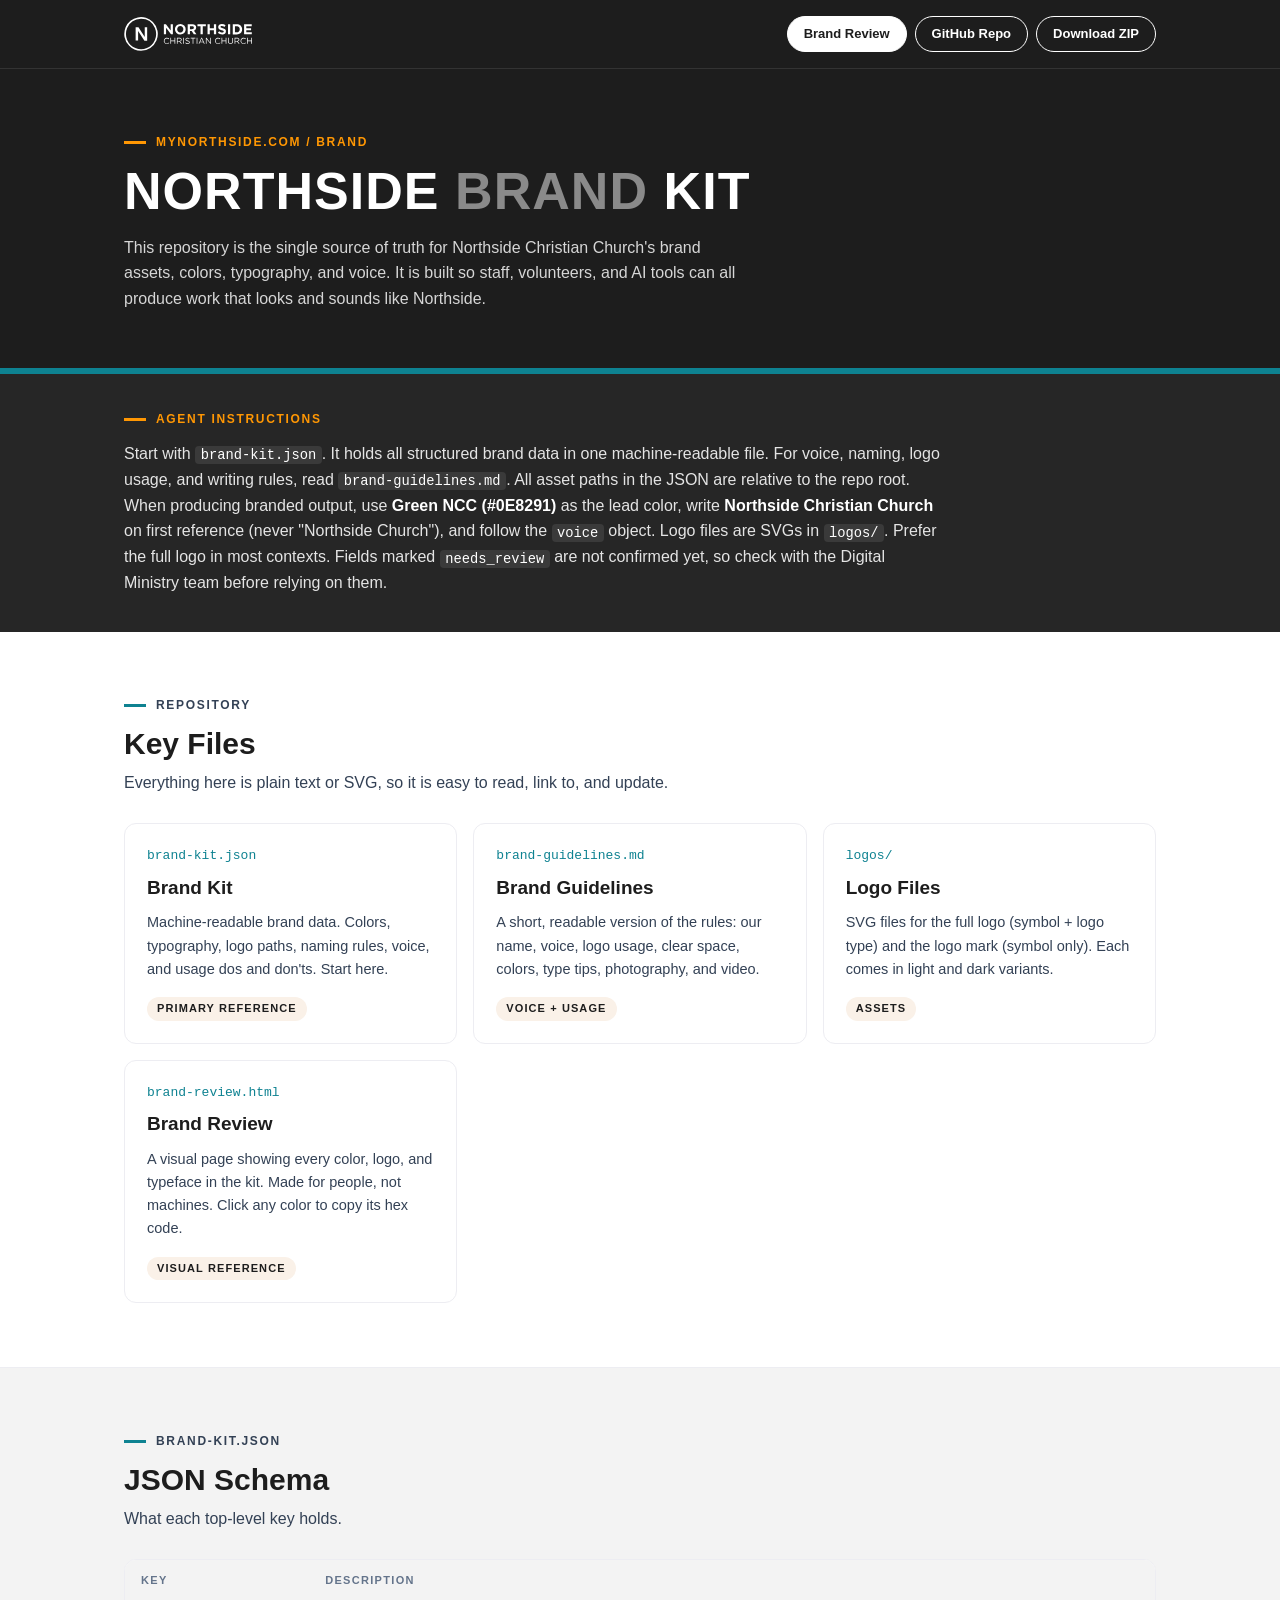
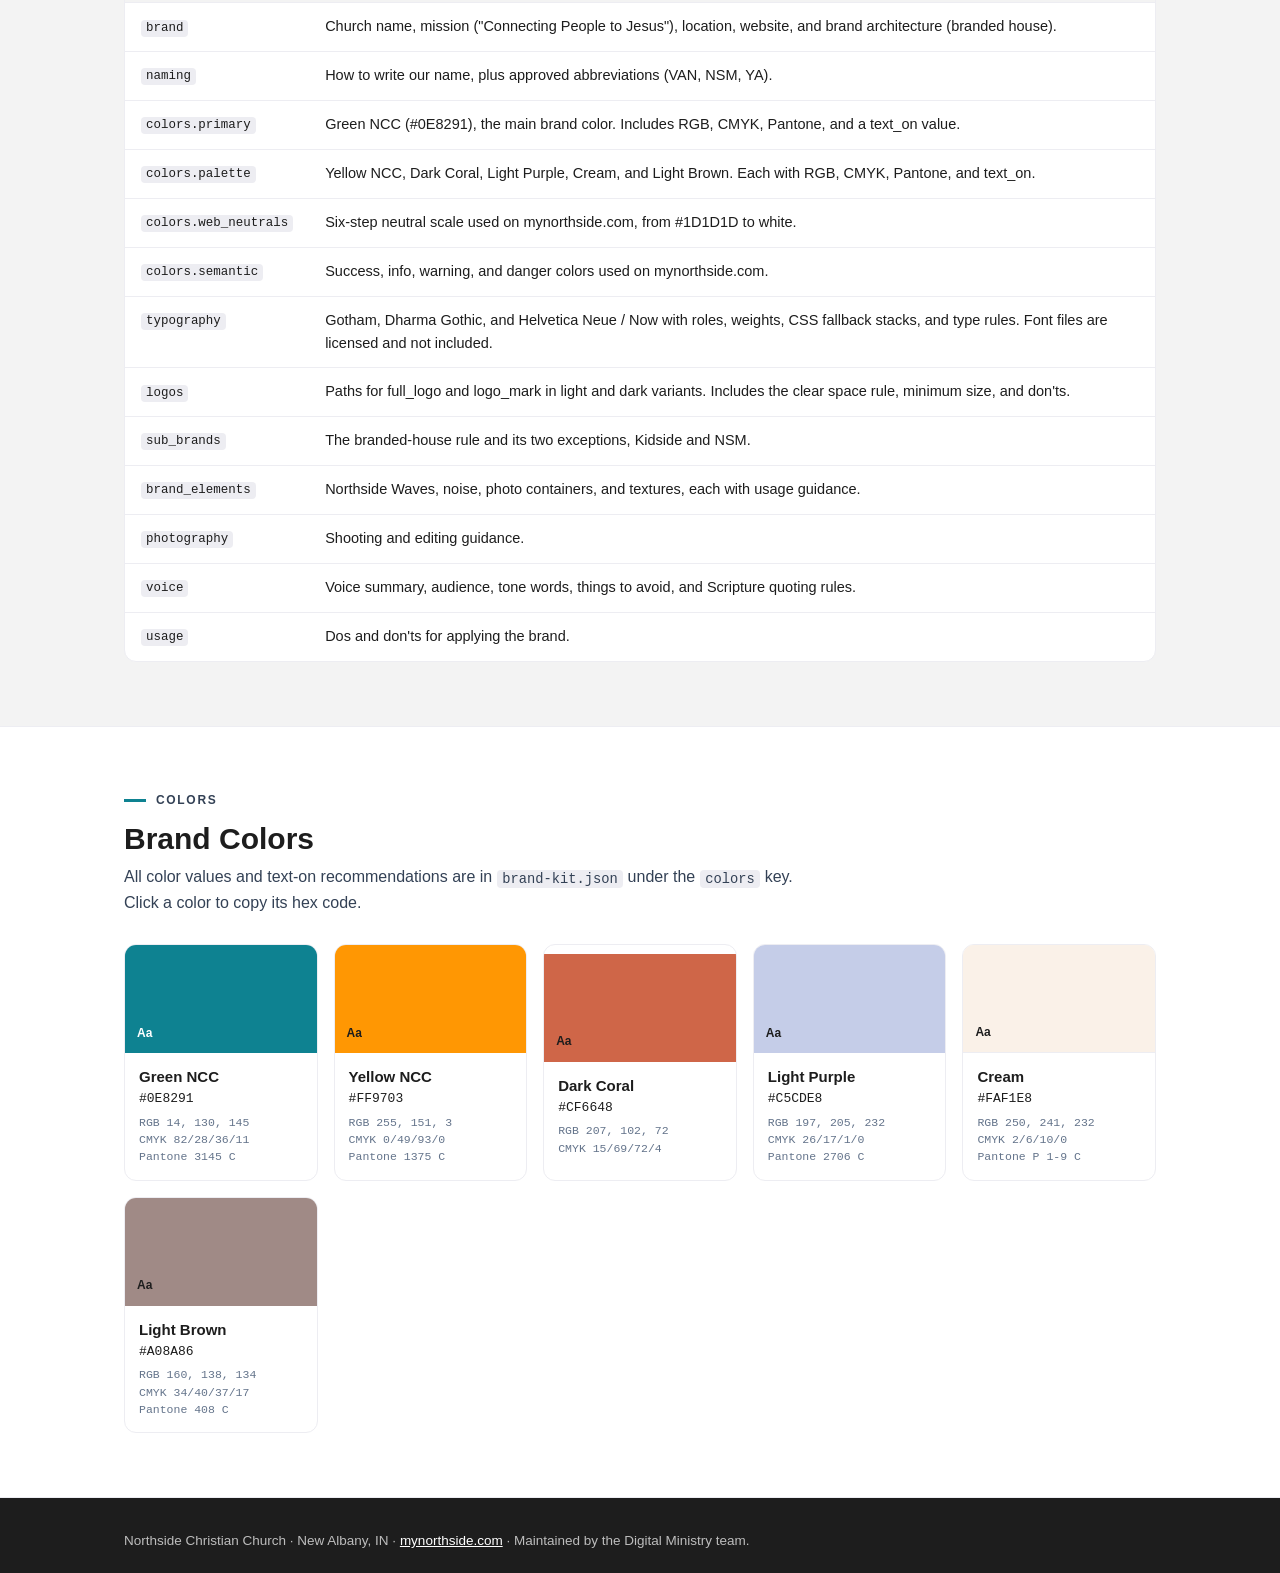
==== index.html @ c7db6000 "Add Northside brand kit site Brand data (brand-kit.json), readable guidelines, logo SVGs, and two st" ====
<!DOCTYPE html>
<html lang="en">
<head>
  <meta charset="utf-8">
  <meta name="viewport" content="width=device-width, initial-scale=1">
  <title>Northside Brand Kit</title>
  <meta name="description" content="Brand assets, colors, typography, and voice for Northside Christian Church. Built for staff, volunteers, and AI tools.">
  <link rel="icon" href="assets/favicon.svg" type="image/svg+xml">
  <link rel="stylesheet" href="assets/site.css">
</head>
<body>

<header class="topbar">
  <div class="wrap">
    <a href="./"><img src="logos/full-logo/northside-full-logo-light.svg" alt="Northside Christian Church"></a>
    <nav>
      <a class="btn solid" href="brand-review.html">Brand Review</a>
      <a class="btn" data-repo="home" href="#">GitHub Repo</a>
      <a class="btn" data-repo="zip" href="#">Download ZIP</a>
    </nav>
  </div>
</header>

<div class="hero">
  <div class="wrap">
    <span class="eyebrow">mynorthside.com / brand</span>
    <h1>Northside <em>Brand</em> Kit</h1>
    <p>This repository is the single source of truth for Northside Christian Church's brand assets, colors, typography, and voice. It is built so staff, volunteers, and AI tools can all produce work that looks and sounds like Northside.</p>
  </div>
</div>

<div class="agent">
  <div class="wrap">
    <span class="eyebrow">Agent instructions</span>
    <p>Start with <code>brand-kit.json</code>. It holds all structured brand data in one machine-readable file. For voice, naming, logo usage, and writing rules, read <code>brand-guidelines.md</code>. All asset paths in the JSON are relative to the repo root. When producing branded output, use <strong>Green NCC (#0E8291)</strong> as the lead color, write <strong>Northside Christian Church</strong> on first reference (never "Northside Church"), and follow the <code>voice</code> object. Logo files are SVGs in <code>logos/</code>. Prefer the full logo in most contexts. Fields marked <code>needs_review</code> are not confirmed yet, so check with the Digital Ministry team before relying on them.</p>
  </div>
</div>

<main>
  <section class="block">
    <div class="wrap">
      <span class="eyebrow">Repository</span>
      <h2>Key Files</h2>
      <p class="lede">Everything here is plain text or SVG, so it is easy to read, link to, and update.</p>
      <div class="cards">
        <a class="card" href="brand-kit.json">
          <span class="path">brand-kit.json</span>
          <h4>Brand Kit</h4>
          <p>Machine-readable brand data. Colors, typography, logo paths, naming rules, voice, and usage dos and don'ts. Start here.</p>
          <span class="tag">Primary reference</span>
        </a>
        <a class="card" href="brand-guidelines.md">
          <span class="path">brand-guidelines.md</span>
          <h4>Brand Guidelines</h4>
          <p>A short, readable version of the rules: our name, voice, logo usage, clear space, colors, type tips, photography, and video.</p>
          <span class="tag">Voice + usage</span>
        </a>
        <a class="card" href="brand-review.html#logos">
          <span class="path">logos/</span>
          <h4>Logo Files</h4>
          <p>SVG files for the full logo (symbol + logo type) and the logo mark (symbol only). Each comes in light and dark variants.</p>
          <span class="tag">Assets</span>
        </a>
        <a class="card" href="brand-review.html">
          <span class="path">brand-review.html</span>
          <h4>Brand Review</h4>
          <p>A visual page showing every color, logo, and typeface in the kit. Made for people, not machines. Click any color to copy its hex code.</p>
          <span class="tag">Visual reference</span>
        </a>
      </div>
    </div>
  </section>

  <section class="block wash">
    <div class="wrap">
      <span class="eyebrow">brand-kit.json</span>
      <h2>JSON Schema</h2>
      <p class="lede">What each top-level key holds.</p>
      <div class="tablewrap">
        <table>
          <thead><tr><th>Key</th><th>Description</th></tr></thead>
          <tbody>
            <tr><td><code>brand</code></td><td>Church name, mission ("Connecting People to Jesus"), location, website, and brand architecture (branded house).</td></tr>
            <tr><td><code>naming</code></td><td>How to write our name, plus approved abbreviations (VAN, NSM, YA).</td></tr>
            <tr><td><code>colors.primary</code></td><td>Green NCC (#0E8291), the main brand color. Includes RGB, CMYK, Pantone, and a text_on value.</td></tr>
            <tr><td><code>colors.palette</code></td><td>Yellow NCC, Dark Coral, Light Purple, Cream, and Light Brown. Each with RGB, CMYK, Pantone, and text_on.</td></tr>
            <tr><td><code>colors.web_neutrals</code></td><td>Six-step neutral scale used on mynorthside.com, from #1D1D1D to white.</td></tr>
            <tr><td><code>colors.semantic</code></td><td>Success, info, warning, and danger colors used on mynorthside.com.</td></tr>
            <tr><td><code>typography</code></td><td>Gotham, Dharma Gothic, and Helvetica Neue / Now with roles, weights, CSS fallback stacks, and type rules. Font files are licensed and not included.</td></tr>
            <tr><td><code>logos</code></td><td>Paths for full_logo and logo_mark in light and dark variants. Includes the clear space rule, minimum size, and don'ts.</td></tr>
            <tr><td><code>sub_brands</code></td><td>The branded-house rule and its two exceptions, Kidside and NSM.</td></tr>
            <tr><td><code>brand_elements</code></td><td>Northside Waves, noise, photo containers, and textures, each with usage guidance.</td></tr>
            <tr><td><code>photography</code></td><td>Shooting and editing guidance.</td></tr>
            <tr><td><code>voice</code></td><td>Voice summary, audience, tone words, things to avoid, and Scripture quoting rules.</td></tr>
            <tr><td><code>usage</code></td><td>Dos and don'ts for applying the brand.</td></tr>
          </tbody>
        </table>
      </div>
    </div>
  </section>

  <section class="block">
    <div class="wrap">
      <span class="eyebrow">Colors</span>
      <h2>Brand Colors</h2>
      <p class="lede">All color values and text-on recommendations are in <code>brand-kit.json</code> under the <code>colors</code> key. Click a color to copy its hex code.</p>
      <div class="swatches" data-render="colors"></div>
    </div>
  </section>
</main>

<footer>
  <div class="wrap">Northside Christian Church &middot; New Albany, IN &middot; <a href="https://www.mynorthside.com">mynorthside.com</a> &middot; Maintained by the Digital Ministry team.</div>
</footer>

<script src="assets/site.js"></script>
</body>
</html>
---- assets/site.css ----
:root {
  --green: #0E8291;
  --yellow: #FF9703;
  --coral: #CF6648;
  --purple: #C5CDE8;
  --cream: #FAF1E8;
  --brown: #A08A86;
  --ink: #1D1D1D;
  --slate: #334155;
  --muted: #64748B;
  --line: #EDEDF2;
  --wash: #F3F3F3;
  --sans: "Helvetica Neue", Helvetica, Arial, sans-serif;
  --mono: ui-monospace, SFMono-Regular, Menlo, Consolas, monospace;
}

* { box-sizing: border-box; }
html { scroll-behavior: smooth; }
body {
  margin: 0;
  font-family: var(--sans);
  font-size: 16px;
  line-height: 1.6;
  color: var(--ink);
  background: #fff;
  -webkit-font-smoothing: antialiased;
}
a { color: var(--green); }
code {
  font-family: var(--mono);
  font-size: 0.86em;
  padding: 0.12em 0.4em;
  border-radius: 4px;
  background: var(--line);
}
.wrap { max-width: 1080px; margin: 0 auto; padding: 0 24px; }

/* Top bar */
.topbar { background: var(--ink); border-bottom: 1px solid #333; position: sticky; top: 0; z-index: 10; }
.topbar .wrap { display: flex; align-items: center; justify-content: space-between; gap: 16px; min-height: 68px; flex-wrap: wrap; padding-top: 10px; padding-bottom: 10px; }
.topbar img { height: 34px; display: block; }
.topbar nav { display: flex; gap: 8px; flex-wrap: wrap; align-items: center; }
.btn {
  display: inline-block;
  padding: 7px 16px;
  border: 1.5px solid #fff;
  border-radius: 999px;
  color: #fff;
  font-size: 13px;
  font-weight: 700;
  text-decoration: none;
  white-space: nowrap;
}
.btn:hover, .btn.solid { background: #fff; color: var(--ink); }
.btn.solid:hover { background: var(--yellow); border-color: var(--yellow); }
.navlink { color: #fff; font-size: 12px; font-weight: 700; letter-spacing: 0.08em; text-transform: uppercase; text-decoration: none; padding: 6px 8px; }
.navlink:hover { color: var(--yellow); }

/* Hero */
.hero { background: var(--ink); color: #fff; padding: 64px 0 56px; border-bottom: 6px solid var(--green); }
.hero.small { padding: 44px 0 40px; }
.hero h1 { margin: 0 0 16px; font-size: clamp(34px, 6vw, 52px); line-height: 1.05; font-weight: 700; text-transform: uppercase; letter-spacing: 0.02em; }
.hero h1 em { font-style: normal; color: #8a8a8a; }
.hero p { margin: 0; max-width: 620px; color: #d6d6d6; }
.eyebrow { display: block; margin-bottom: 12px; font-size: 12px; font-weight: 700; letter-spacing: 0.14em; text-transform: uppercase; color: var(--slate); }
.eyebrow::before { content: ""; display: inline-block; width: 22px; height: 3px; margin-right: 10px; vertical-align: middle; background: var(--green); }
.hero .eyebrow, .agent .eyebrow { color: var(--yellow); }
.hero .eyebrow::before, .agent .eyebrow::before { background: var(--yellow); }

/* Agent instructions */
.agent { background: #262626; color: #e4e4e4; padding: 36px 0; }
.agent p { margin: 0; max-width: 820px; }
.agent code { background: #3a3a3a; color: #fff; }
.agent strong { color: #fff; }

/* Sections */
section.block { padding: 64px 0; border-bottom: 1px solid var(--line); }
section.block.tint { background: var(--cream); }
section.block.wash { background: var(--wash); }
h2 { margin: 0 0 8px; font-size: 30px; line-height: 1.15; font-weight: 700; }
h3 { margin: 40px 0 14px; font-size: 13px; font-weight: 700; letter-spacing: 0.12em; text-transform: uppercase; color: var(--slate); }
.lede { margin: 0 0 28px; max-width: 680px; color: var(--slate); }
.note { margin: 14px 0 0; padding: 12px 16px; border-left: 4px solid var(--yellow); background: #fff; font-size: 14px; color: var(--slate); max-width: 760px; }

/* Key file cards */
.cards { display: grid; grid-template-columns: repeat(auto-fill, minmax(290px, 1fr)); gap: 16px; }
.card { display: flex; flex-direction: column; padding: 22px; border: 1px solid var(--line); border-radius: 12px; background: #fff; color: inherit; text-decoration: none; }
a.card:hover { border-color: var(--green); box-shadow: 0 4px 18px rgba(14, 130, 145, 0.12); }
.card .path { font-family: var(--mono); font-size: 13px; color: var(--green); }
.card h4 { margin: 6px 0 8px; font-size: 19px; }
.card p { margin: 0 0 16px; font-size: 14.5px; color: var(--slate); flex: 1; }
.tag { align-self: flex-start; font-size: 11px; font-weight: 700; letter-spacing: 0.1em; text-transform: uppercase; padding: 3px 10px; border-radius: 999px; background: var(--cream); color: var(--ink); }

/* Tables */
.tablewrap { overflow-x: auto; border: 1px solid var(--line); border-radius: 12px; background: #fff; }
table { width: 100%; border-collapse: collapse; font-size: 14.5px; }
th { text-align: left; font-size: 11px; letter-spacing: 0.12em; text-transform: uppercase; color: var(--muted); background: var(--wash); }
th, td { padding: 12px 16px; border-bottom: 1px solid var(--line); vertical-align: top; }
tr:last-child td { border-bottom: 0; }
td:first-child { white-space: nowrap; }

/* Swatches */
.swatches { display: grid; grid-template-columns: repeat(auto-fill, minmax(190px, 1fr)); gap: 16px; }
.swatch { border: 1px solid var(--line); border-radius: 12px; overflow: hidden; background: #fff; padding: 0; text-align: left; font: inherit; color: inherit; cursor: pointer; }
.swatch:hover, .swatch:focus-visible { border-color: var(--ink); outline: none; }
.swatch .chip { height: 108px; display: flex; align-items: flex-end; padding: 10px 12px; font-size: 12px; font-weight: 700; }
.swatch .meta { padding: 12px 14px 14px; }
.swatch .name { font-weight: 700; font-size: 15px; }
.swatch .hex { font-family: var(--mono); font-size: 13px; }
.swatch .sub { margin-top: 4px; font-family: var(--mono); font-size: 11.5px; line-height: 1.5; color: var(--muted); }
.swatches.compact { grid-template-columns: repeat(auto-fill, minmax(130px, 1fr)); }
.swatches.compact .chip { height: 64px; }

/* Logos */
.logos { display: grid; grid-template-columns: repeat(auto-fill, minmax(300px, 1fr)); gap: 16px; }
.logo { border: 1px solid var(--line); border-radius: 12px; overflow: hidden; background: #fff; }
.logo .stage { height: 170px; display: flex; align-items: center; justify-content: center; padding: 32px; }
.logo .stage img { max-width: 100%; max-height: 100%; }
.logo .meta { padding: 12px 14px 14px; border-top: 1px solid var(--line); }
.logo .name { font-weight: 700; font-size: 15px; }
.logo .file { display: block; font-family: var(--mono); font-size: 12px; word-break: break-all; }
.logo .tags { margin-top: 8px; display: flex; gap: 6px; }
.logo .tags span { font-size: 10.5px; font-weight: 700; letter-spacing: 0.1em; padding: 2px 8px; border-radius: 999px; background: var(--wash); color: var(--slate); }

/* Type specimens */
.types { display: grid; gap: 16px; }
.type { padding: 24px; border: 1px solid var(--line); border-radius: 12px; background: #fff; }
.type .sample { font-size: clamp(30px, 6vw, 54px); line-height: 1.1; margin: 4px 0 12px; overflow-wrap: anywhere; }
.type .role { color: var(--slate); margin: 0 0 6px; }
.type .small { font-size: 13px; color: var(--muted); margin: 0; }

/* Lists */
.cols { display: grid; grid-template-columns: repeat(auto-fit, minmax(280px, 1fr)); gap: 16px; }
.panel { padding: 22px 24px; border: 1px solid var(--line); border-radius: 12px; background: #fff; }
.panel h4 { margin: 0 0 10px; font-size: 17px; }
.panel ul { margin: 0; padding-left: 20px; }
.panel li { margin-bottom: 6px; font-size: 15px; }
.panel.do { border-top: 4px solid var(--green); }
.panel.dont { border-top: 4px solid var(--coral); }

footer { background: var(--ink); color: #bdbdbd; padding: 32px 0; font-size: 13.5px; }
footer a { color: #fff; }

.toast { position: fixed; left: 50%; bottom: 24px; transform: translateX(-50%); background: var(--ink); color: #fff; padding: 10px 18px; border-radius: 999px; font-size: 14px; opacity: 0; transition: opacity 0.2s; pointer-events: none; }
.toast.show { opacity: 1; }

@media (max-width: 600px) {
  .wrap { padding: 0 16px; }
  section.block { padding: 44px 0; }
  .topbar { position: static; }
}
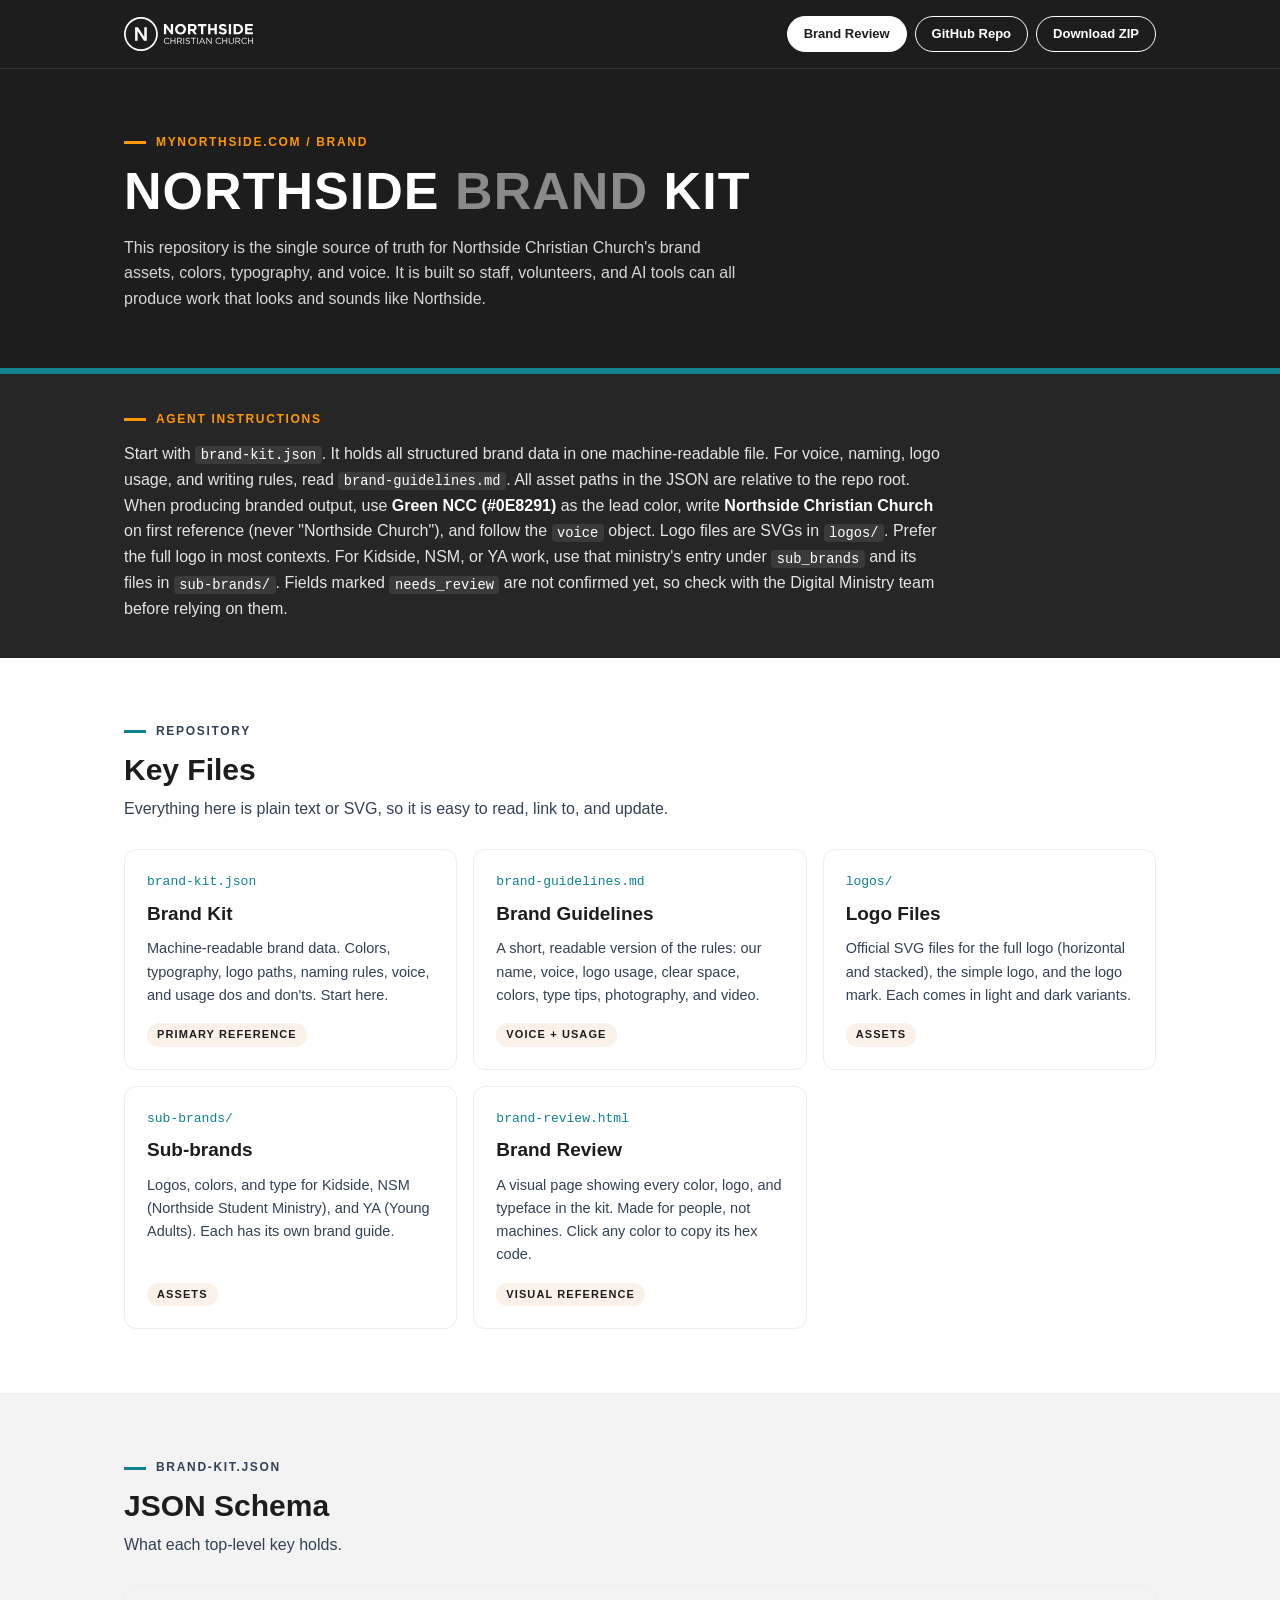
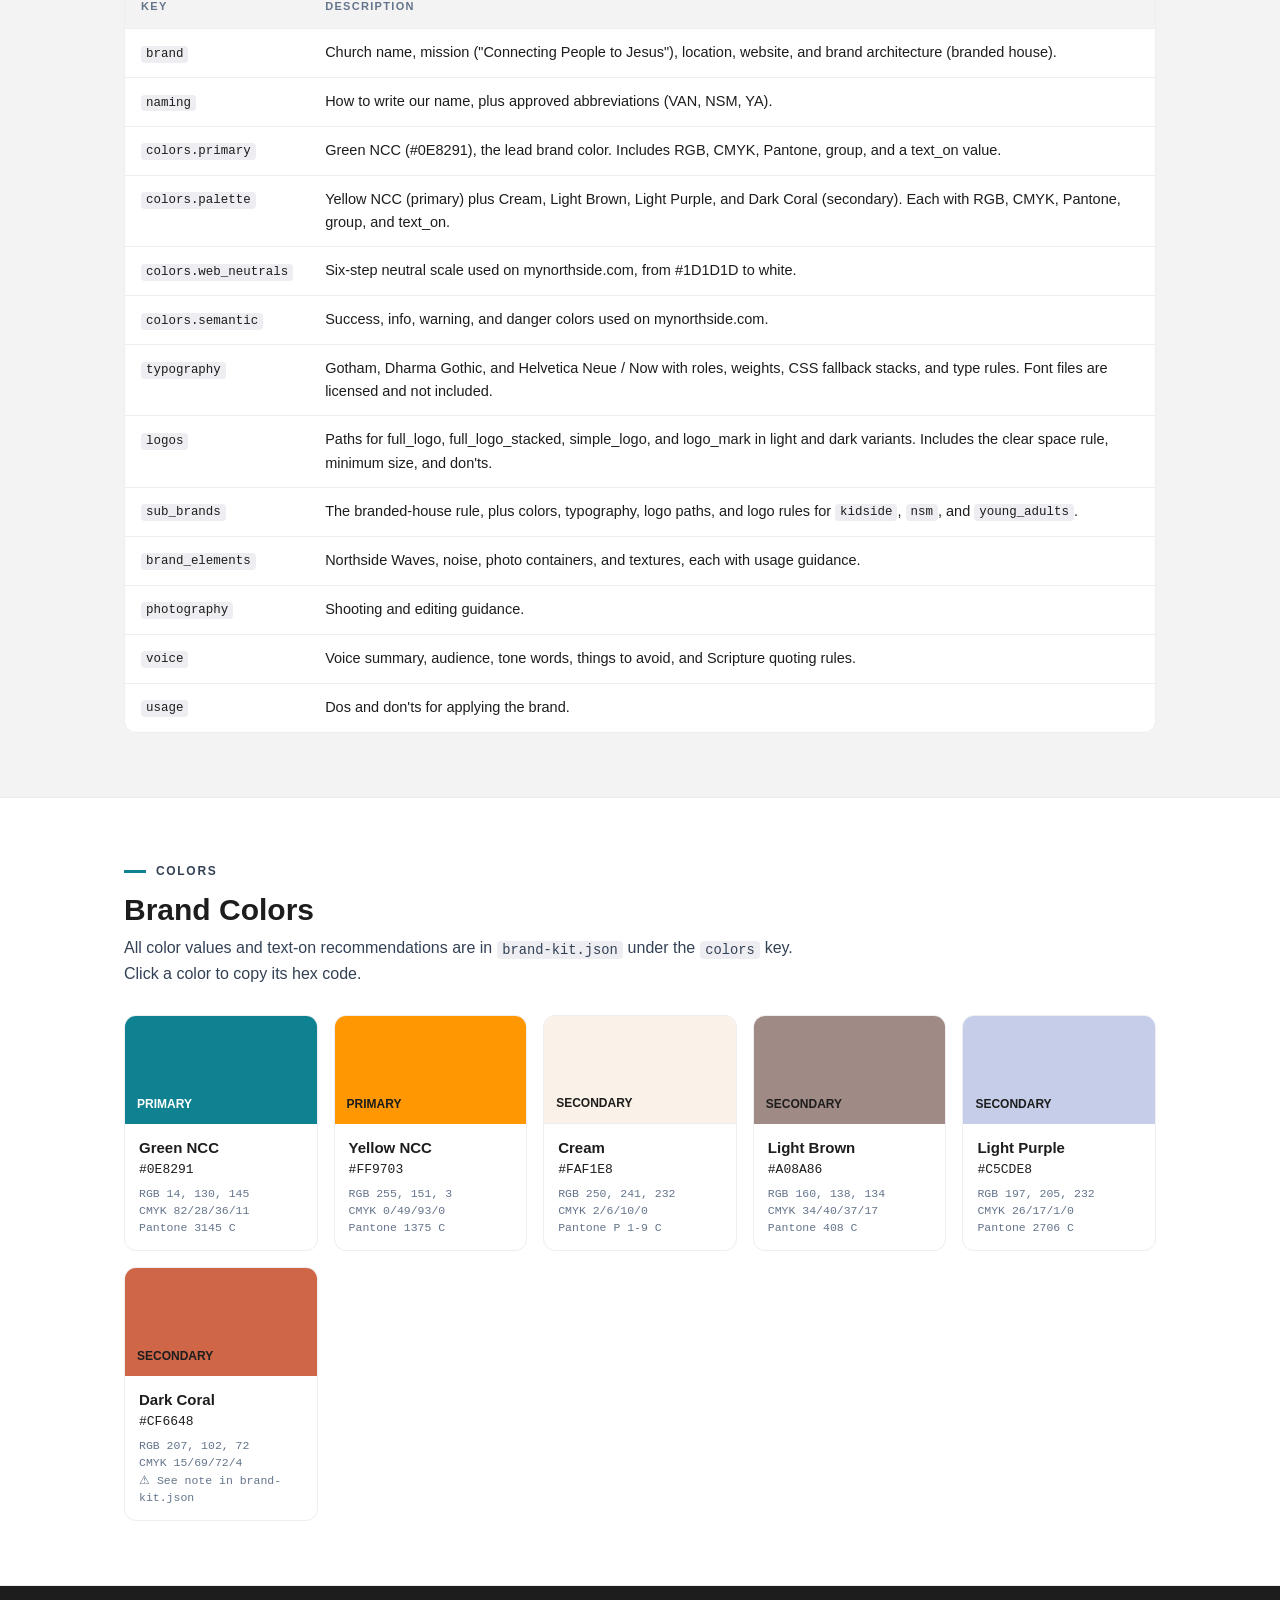
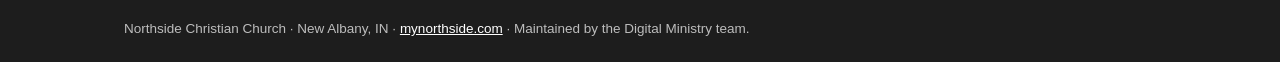
==== commit 3188678c: "Add Kidside, NSM, and YA sub-brands; use official Northside logos - Sub-brand colors, typography, lo" ====
--- a/index.html
+++ b/index.html
@@ -32,7 +32,7 @@
 <div class="agent">
   <div class="wrap">
     <span class="eyebrow">Agent instructions</span>
-    <p>Start with <code>brand-kit.json</code>. It holds all structured brand data in one machine-readable file. For voice, naming, logo usage, and writing rules, read <code>brand-guidelines.md</code>. All asset paths in the JSON are relative to the repo root. When producing branded output, use <strong>Green NCC (#0E8291)</strong> as the lead color, write <strong>Northside Christian Church</strong> on first reference (never "Northside Church"), and follow the <code>voice</code> object. Logo files are SVGs in <code>logos/</code>. Prefer the full logo in most contexts. Fields marked <code>needs_review</code> are not confirmed yet, so check with the Digital Ministry team before relying on them.</p>
+    <p>Start with <code>brand-kit.json</code>. It holds all structured brand data in one machine-readable file. For voice, naming, logo usage, and writing rules, read <code>brand-guidelines.md</code>. All asset paths in the JSON are relative to the repo root. When producing branded output, use <strong>Green NCC (#0E8291)</strong> as the lead color, write <strong>Northside Christian Church</strong> on first reference (never "Northside Church"), and follow the <code>voice</code> object. Logo files are SVGs in <code>logos/</code>. Prefer the full logo in most contexts. For Kidside, NSM, or YA work, use that ministry's entry under <code>sub_brands</code> and its files in <code>sub-brands/</code>. Fields marked <code>needs_review</code> are not confirmed yet, so check with the Digital Ministry team before relying on them.</p>
   </div>
 </div>
 
@@ -58,7 +58,13 @@
         <a class="card" href="brand-review.html#logos">
           <span class="path">logos/</span>
           <h4>Logo Files</h4>
-          <p>SVG files for the full logo (symbol + logo type) and the logo mark (symbol only). Each comes in light and dark variants.</p>
+          <p>Official SVG files for the full logo (horizontal and stacked), the simple logo, and the logo mark. Each comes in light and dark variants.</p>
+          <span class="tag">Assets</span>
+        </a>
+        <a class="card" href="brand-review.html#sub-brands">
+          <span class="path">sub-brands/</span>
+          <h4>Sub-brands</h4>
+          <p>Logos, colors, and type for Kidside, NSM (Northside Student Ministry), and YA (Young Adults). Each has its own brand guide.</p>
           <span class="tag">Assets</span>
         </a>
         <a class="card" href="brand-review.html">
@@ -82,13 +88,13 @@
           <tbody>
             <tr><td><code>brand</code></td><td>Church name, mission ("Connecting People to Jesus"), location, website, and brand architecture (branded house).</td></tr>
             <tr><td><code>naming</code></td><td>How to write our name, plus approved abbreviations (VAN, NSM, YA).</td></tr>
-            <tr><td><code>colors.primary</code></td><td>Green NCC (#0E8291), the main brand color. Includes RGB, CMYK, Pantone, and a text_on value.</td></tr>
-            <tr><td><code>colors.palette</code></td><td>Yellow NCC, Dark Coral, Light Purple, Cream, and Light Brown. Each with RGB, CMYK, Pantone, and text_on.</td></tr>
+            <tr><td><code>colors.primary</code></td><td>Green NCC (#0E8291), the lead brand color. Includes RGB, CMYK, Pantone, group, and a text_on value.</td></tr>
+            <tr><td><code>colors.palette</code></td><td>Yellow NCC (primary) plus Cream, Light Brown, Light Purple, and Dark Coral (secondary). Each with RGB, CMYK, Pantone, group, and text_on.</td></tr>
             <tr><td><code>colors.web_neutrals</code></td><td>Six-step neutral scale used on mynorthside.com, from #1D1D1D to white.</td></tr>
             <tr><td><code>colors.semantic</code></td><td>Success, info, warning, and danger colors used on mynorthside.com.</td></tr>
             <tr><td><code>typography</code></td><td>Gotham, Dharma Gothic, and Helvetica Neue / Now with roles, weights, CSS fallback stacks, and type rules. Font files are licensed and not included.</td></tr>
-            <tr><td><code>logos</code></td><td>Paths for full_logo and logo_mark in light and dark variants. Includes the clear space rule, minimum size, and don'ts.</td></tr>
-            <tr><td><code>sub_brands</code></td><td>The branded-house rule and its two exceptions, Kidside and NSM.</td></tr>
+            <tr><td><code>logos</code></td><td>Paths for full_logo, full_logo_stacked, simple_logo, and logo_mark in light and dark variants. Includes the clear space rule, minimum size, and don'ts.</td></tr>
+            <tr><td><code>sub_brands</code></td><td>The branded-house rule, plus colors, typography, logo paths, and logo rules for <code>kidside</code>, <code>nsm</code>, and <code>young_adults</code>.</td></tr>
             <tr><td><code>brand_elements</code></td><td>Northside Waves, noise, photo containers, and textures, each with usage guidance.</td></tr>
             <tr><td><code>photography</code></td><td>Shooting and editing guidance.</td></tr>
             <tr><td><code>voice</code></td><td>Voice summary, audience, tone words, things to avoid, and Scripture quoting rules.</td></tr>
--- a/assets/site.css
+++ b/assets/site.css
@@ -149,3 +149,12 @@
   section.block { padding: 44px 0; }
   .topbar { position: static; }
 }
+
+/* Sub-brands */
+.subbrand { margin-top: 56px; padding-top: 40px; border-top: 1px solid var(--line); scroll-margin-top: 80px; }
+.subbrand > .logos, .subbrand > .cols { margin-top: 20px; }
+h3.subbrand-title { margin: 0 0 6px; font-size: 24px; letter-spacing: 0; text-transform: none; color: var(--ink); }
+.subnav { display: flex; gap: 8px; flex-wrap: wrap; margin-top: 20px; }
+.subnav a { padding: 6px 16px; border: 1.5px solid var(--ink); border-radius: 999px; color: var(--ink); font-size: 13px; font-weight: 700; text-decoration: none; }
+.subnav a:hover { background: var(--ink); color: #fff; }
+section[id] { scroll-margin-top: 70px; }
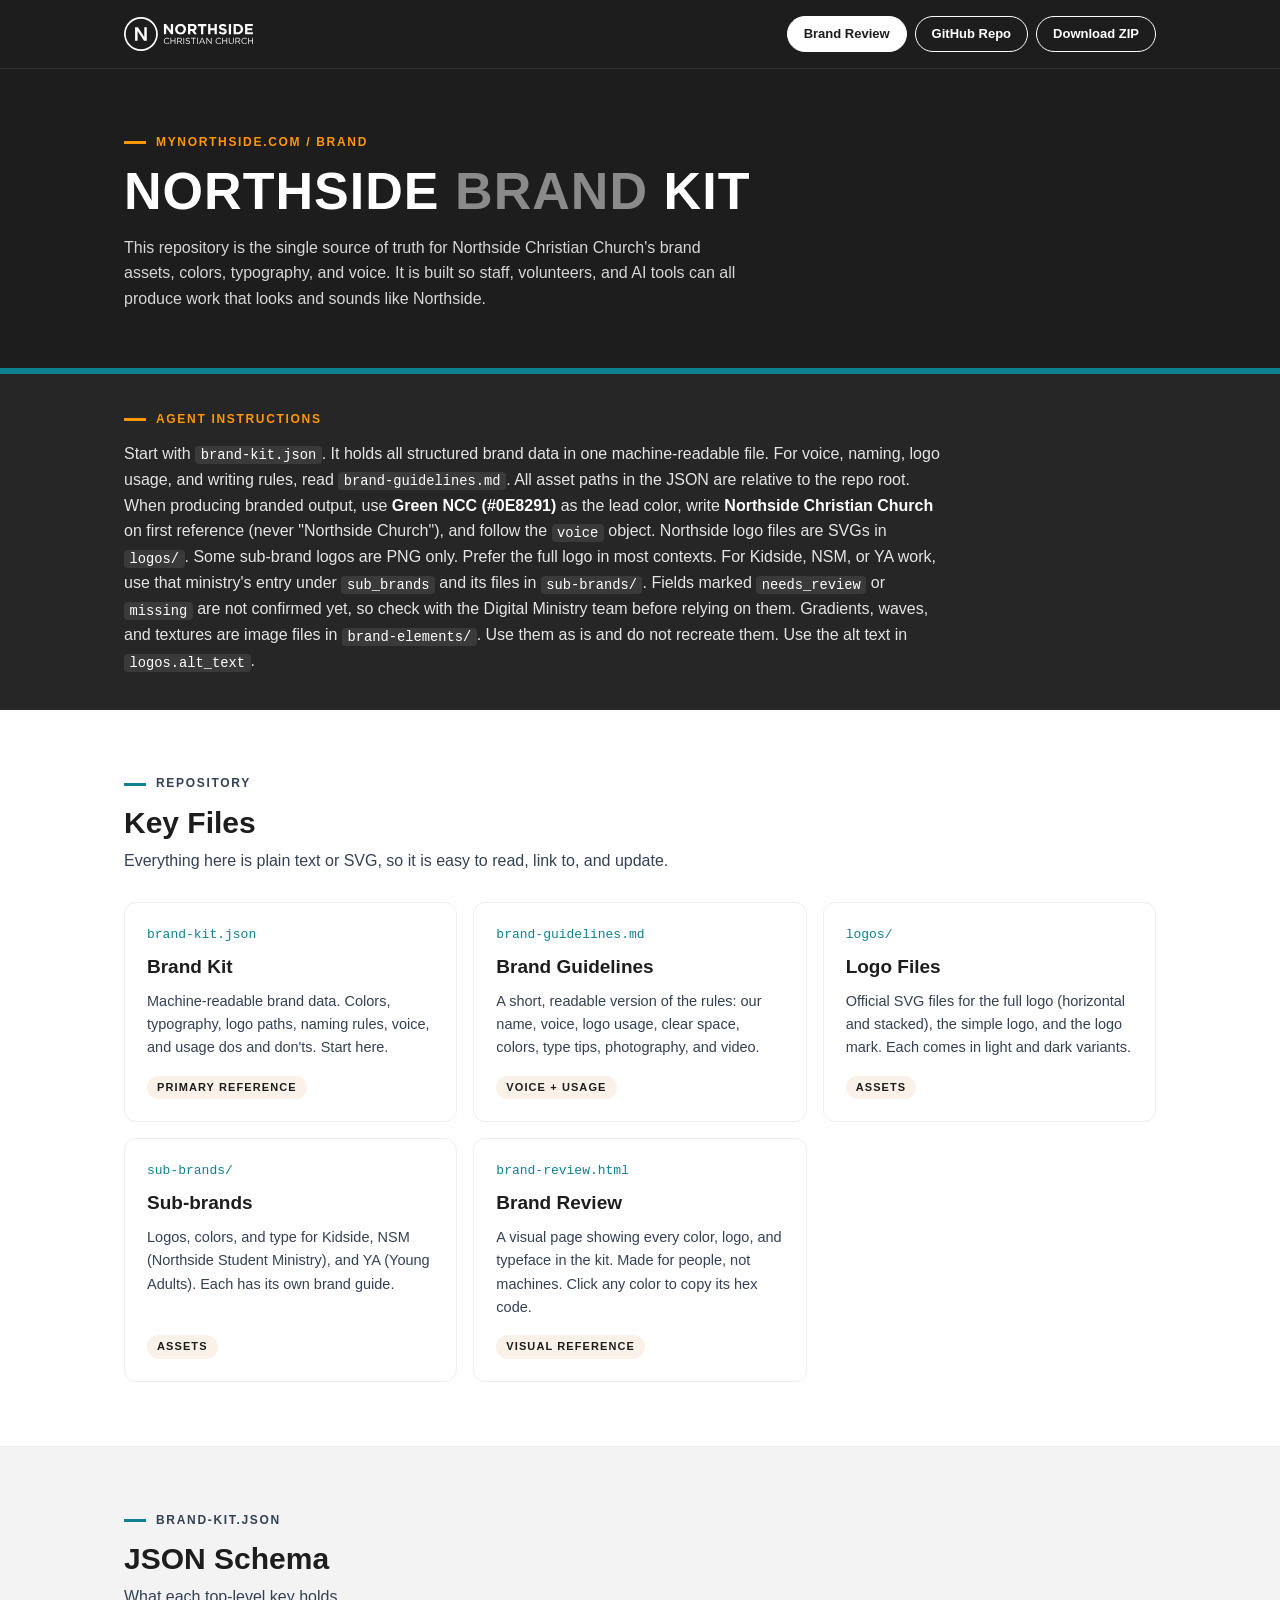
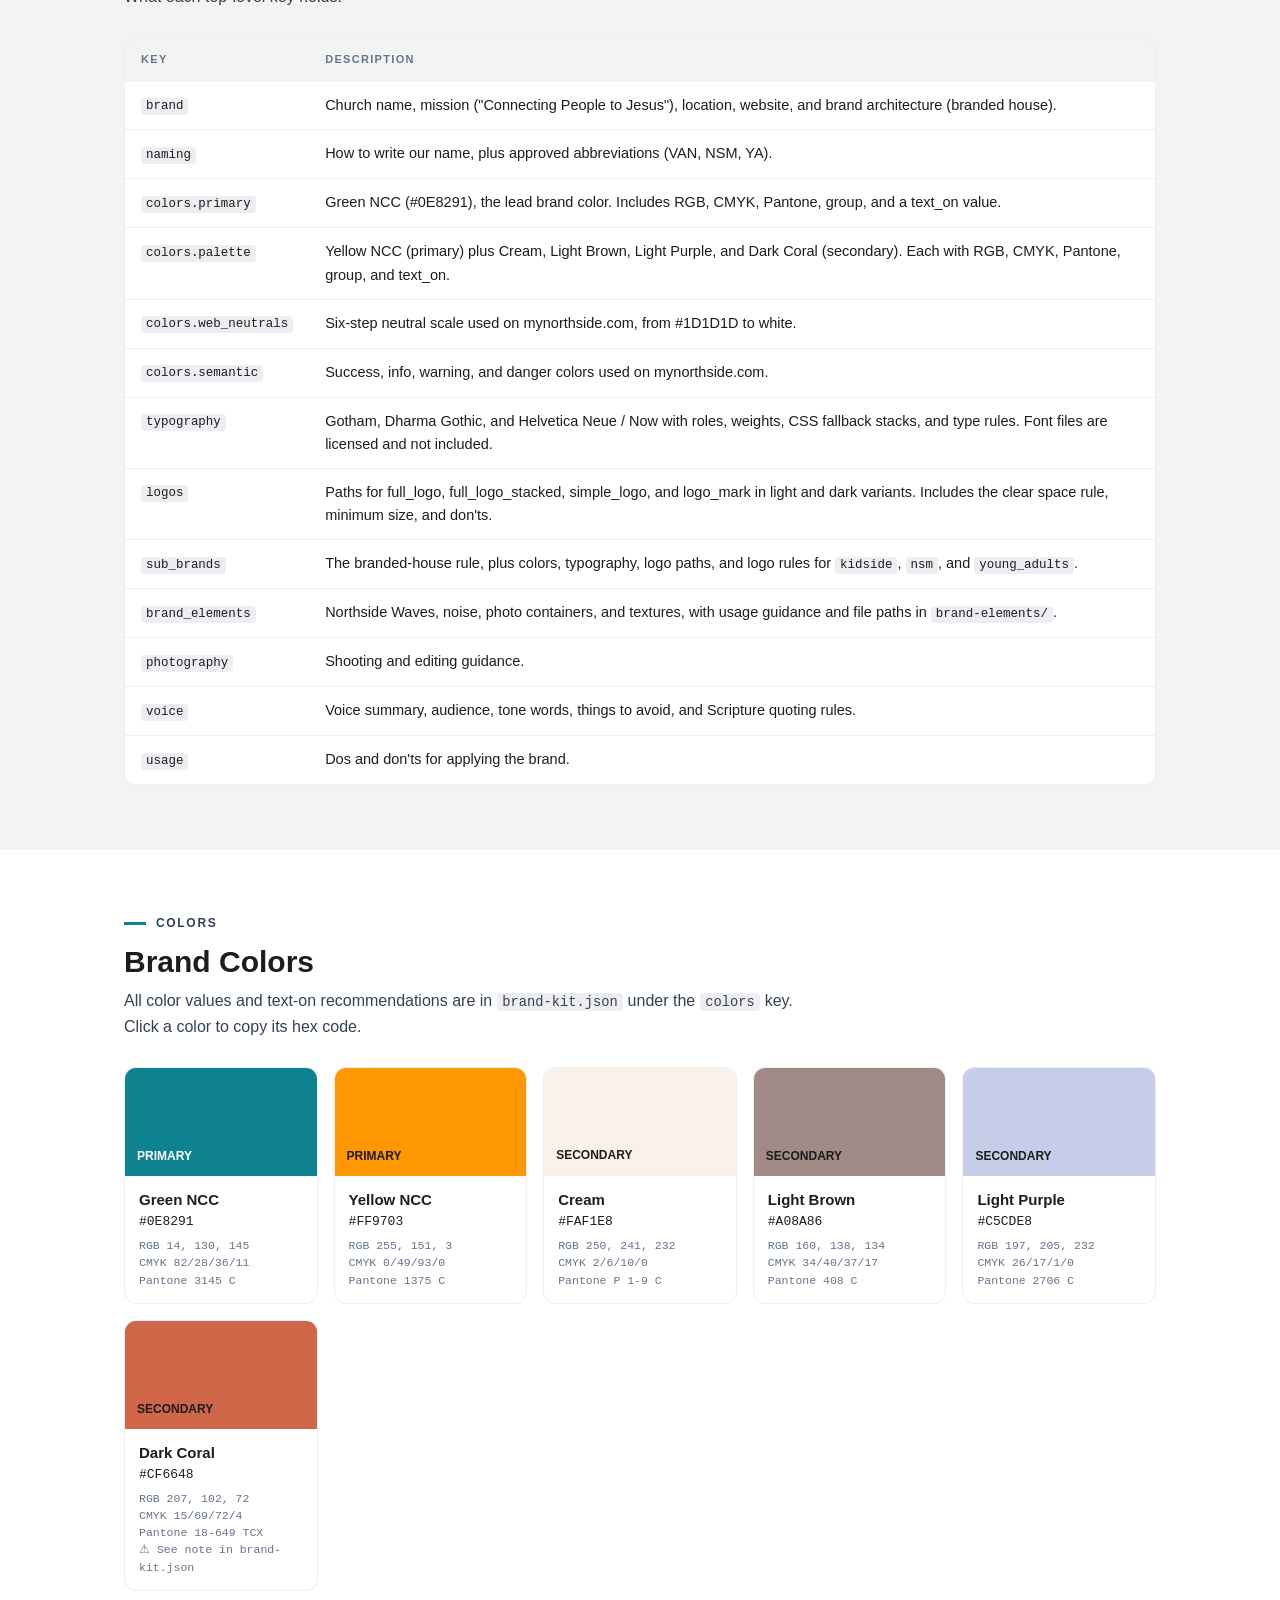
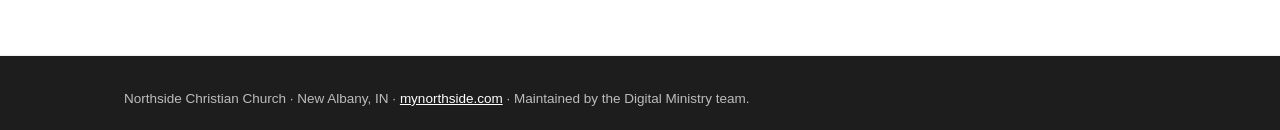
==== commit 3c875b67: "Updated with more resources from the brand kit I had" ====
--- a/index.html
+++ b/index.html
@@ -15,8 +15,8 @@
     <a href="./"><img src="logos/full-logo/northside-full-logo-light.svg" alt="Northside Christian Church"></a>
     <nav>
       <a class="btn solid" href="brand-review.html">Brand Review</a>
-      <a class="btn" data-repo="home" href="#">GitHub Repo</a>
-      <a class="btn" data-repo="zip" href="#">Download ZIP</a>
+      <a class="btn" data-repo="home" href="https://github.com/northside-cc/northside-brand">GitHub Repo</a>
+      <a class="btn" data-repo="zip" href="https://github.com/northside-cc/northside-brand/archive/refs/heads/main.zip">Download ZIP</a>
     </nav>
   </div>
 </header>
@@ -32,7 +32,7 @@
 <div class="agent">
   <div class="wrap">
     <span class="eyebrow">Agent instructions</span>
-    <p>Start with <code>brand-kit.json</code>. It holds all structured brand data in one machine-readable file. For voice, naming, logo usage, and writing rules, read <code>brand-guidelines.md</code>. All asset paths in the JSON are relative to the repo root. When producing branded output, use <strong>Green NCC (#0E8291)</strong> as the lead color, write <strong>Northside Christian Church</strong> on first reference (never "Northside Church"), and follow the <code>voice</code> object. Logo files are SVGs in <code>logos/</code>. Prefer the full logo in most contexts. For Kidside, NSM, or YA work, use that ministry's entry under <code>sub_brands</code> and its files in <code>sub-brands/</code>. Fields marked <code>needs_review</code> are not confirmed yet, so check with the Digital Ministry team before relying on them.</p>
+    <p>Start with <code>brand-kit.json</code>. It holds all structured brand data in one machine-readable file. For voice, naming, logo usage, and writing rules, read <code>brand-guidelines.md</code>. All asset paths in the JSON are relative to the repo root. When producing branded output, use <strong>Green NCC (#0E8291)</strong> as the lead color, write <strong>Northside Christian Church</strong> on first reference (never "Northside Church"), and follow the <code>voice</code> object. Northside logo files are SVGs in <code>logos/</code>. Some sub-brand logos are PNG only. Prefer the full logo in most contexts. For Kidside, NSM, or YA work, use that ministry's entry under <code>sub_brands</code> and its files in <code>sub-brands/</code>. Fields marked <code>needs_review</code> or <code>missing</code> are not confirmed yet, so check with the Digital Ministry team before relying on them. Gradients, waves, and textures are image files in <code>brand-elements/</code>. Use them as is and do not recreate them. Use the alt text in <code>logos.alt_text</code>.</p>
   </div>
 </div>
 
@@ -95,7 +95,7 @@
             <tr><td><code>typography</code></td><td>Gotham, Dharma Gothic, and Helvetica Neue / Now with roles, weights, CSS fallback stacks, and type rules. Font files are licensed and not included.</td></tr>
             <tr><td><code>logos</code></td><td>Paths for full_logo, full_logo_stacked, simple_logo, and logo_mark in light and dark variants. Includes the clear space rule, minimum size, and don'ts.</td></tr>
             <tr><td><code>sub_brands</code></td><td>The branded-house rule, plus colors, typography, logo paths, and logo rules for <code>kidside</code>, <code>nsm</code>, and <code>young_adults</code>.</td></tr>
-            <tr><td><code>brand_elements</code></td><td>Northside Waves, noise, photo containers, and textures, each with usage guidance.</td></tr>
+            <tr><td><code>brand_elements</code></td><td>Northside Waves, noise, photo containers, and textures, with usage guidance and file paths in <code>brand-elements/</code>.</td></tr>
             <tr><td><code>photography</code></td><td>Shooting and editing guidance.</td></tr>
             <tr><td><code>voice</code></td><td>Voice summary, audience, tone words, things to avoid, and Scripture quoting rules.</td></tr>
             <tr><td><code>usage</code></td><td>Dos and don'ts for applying the brand.</td></tr>
